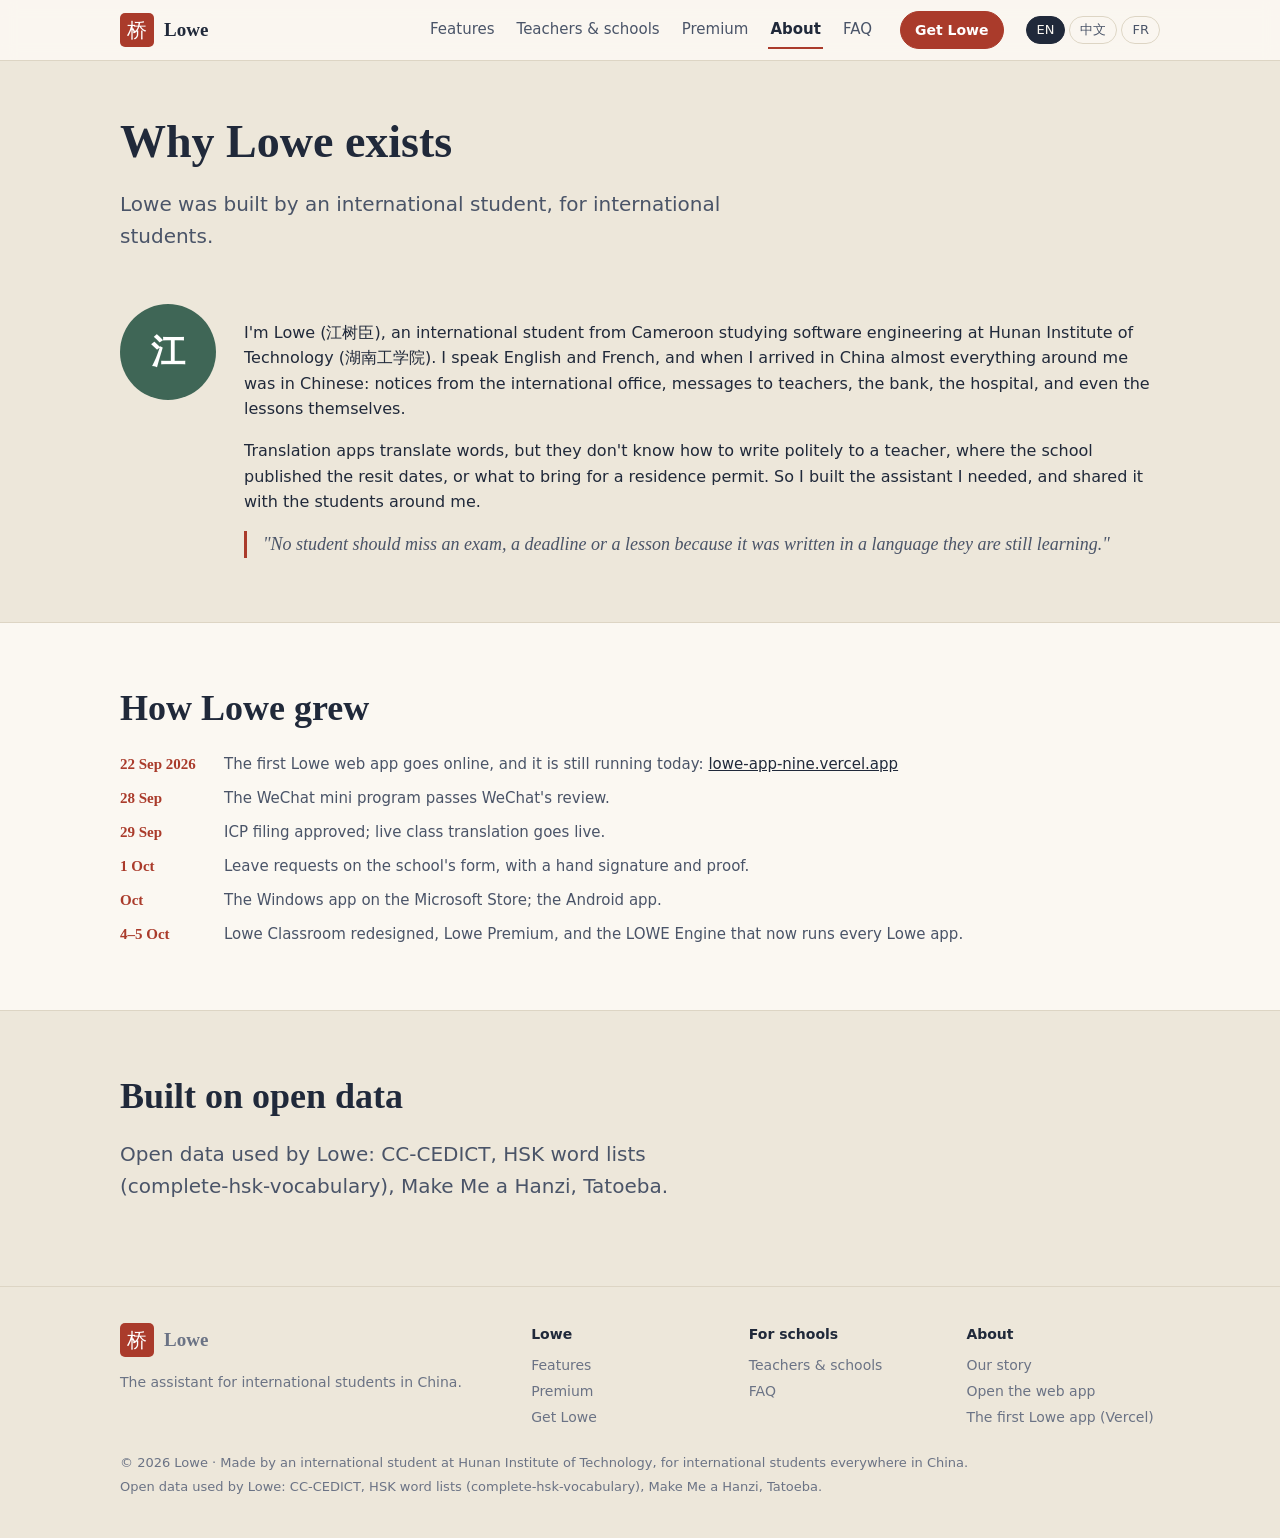
==== about.html @ 499bf51b "The website is now multi-page: Home, Features, Teachers & schools, Premium, About, FAQ, Get Lowe" ====
<!doctype html>
<html lang="en">
<head>
<meta charset="utf-8">
<meta name="viewport" content="width=device-width, initial-scale=1">
<title>About Lowe · Our story</title>
<meta name="description" content="Why Lowe exists: built by Lowe (江树臣), an international student from Cameroon at Hunan Institute of Technology, and how it grew from a first web app on 22 September 2026 to a registered service.">
<meta name="theme-color" content="#20293A">
<link rel="canonical" href="https://sanzoked-lab.github.io/lowe/about.html">
<meta property="og:type" content="website">
<meta property="og:site_name" content="Lowe">
<meta property="og:title" content="About Lowe · Our story">
<meta property="og:description" content="Why Lowe exists: built by Lowe (江树臣), an international student from Cameroon at Hunan Institute of Technology, and how it grew from a first web app on 22 September 2026 to a registered service.">
<meta property="og:url" content="https://sanzoked-lab.github.io/lowe/about.html">
<meta property="og:image" content="https://sanzoked-lab.github.io/lowe/img/translate.webp">
<link rel="icon" href="data:image/svg+xml,%3Csvg xmlns='http://www.w3.org/2000/svg' viewBox='0 0 32 32'%3E%3Crect width='32' height='32' rx='5' fill='%23AA3B2B'/%3E%3Ctext x='16' y='23' font-size='20' text-anchor='middle' fill='white' font-family='serif'%3E%E6%A1%A5%3C/text%3E%3C/svg%3E">
<link rel="stylesheet" href="style.css">
</head>
<body>
<a class="skip" href="#main" data-i18n="nav.skip">Skip to content</a>
<header class="top"><div class="wrap">
  <a class="brand" href="index.html" aria-label="Lowe home"><span class="seal" aria-hidden="true">桥</span>Lowe</a>
  <nav class="links" aria-label="Main">
    <a href="features.html" data-i18n="nav.features">Features</a>
    <a href="teachers.html" data-i18n="nav.teachers">Teachers &amp; schools</a>
    <a href="premium.html" data-i18n="nav.premium">Premium</a>
    <a href="about.html" data-i18n="nav.about" aria-current="page">About</a>
    <a href="faq.html" data-i18n="nav.faq">FAQ</a>
  </nav>
  <a class="btn primary small" href="download.html" data-i18n="nav.get">Get Lowe</a>
  <div class="lang" role="group" aria-label="Language">
    <button data-lang="en" aria-pressed="true">EN</button><button data-lang="zh" aria-pressed="false">中文</button><button data-lang="fr" aria-pressed="false">FR</button>
  </div>
</div></header>

<main id="main">
<section class="page-head"><div class="wrap">
  <h1 data-i18n="story.title">Why Lowe exists</h1>
  <p class="lead" data-i18n="about.lead">Lowe was built by an international student, for international students.</p>
</div></section>

<section><div class="wrap story">
  <div class="avatar" aria-hidden="true">江</div>
  <div>
    <p data-i18n="story.p1">I'm Lowe (江树臣), an international student from Cameroon studying software engineering at Hunan Institute of Technology (湖南工学院). I speak English and French, and when I arrived in China almost everything around me was in Chinese: notices from the international office, messages to teachers, the bank, the hospital, and even the lessons themselves.</p>
    <p data-i18n="story.p2">Translation apps translate words, but they don't know how to write politely to a teacher, where the school published the resit dates, or what to bring for a residence permit. So I built the assistant I needed, and shared it with the students around me.</p>
    <blockquote data-i18n="story.quote">"No student should miss an exam, a deadline or a lesson because it was written in a language they are still learning."</blockquote>
  </div>
</div></section>

<section class="alt"><div class="wrap">
  <h2 data-i18n="j.title">How Lowe grew</h2>
  <ol class="journey">
    <li><b>22 Sep 2026</b><span><span data-i18n="j.1">The first Lowe web app goes online, and it is still running today:</span> <a href="https://lowe-app-nine.vercel.app/">lowe-app-nine.vercel.app</a></span></li>
    <li><b>28 Sep</b><span data-i18n="j.2">The WeChat mini program passes WeChat's review.</span></li>
    <li><b>29 Sep</b><span data-i18n="j.3">ICP filing approved; live class translation goes live.</span></li>
    <li><b>1 Oct</b><span data-i18n="j.4">Leave requests on the school's form, with a hand signature and proof.</span></li>
    <li><b>Oct</b><span data-i18n="j.5">The Windows app on the Microsoft Store; the Android app.</span></li>
    <li><b>4–5 Oct</b><span data-i18n="j.6">Lowe Classroom redesigned, Lowe Premium, and the LOWE Engine that now runs every Lowe app.</span></li>
  </ol>
</div></section>

<section><div class="wrap">
  <h2 data-i18n="about.open.title">Built on open data</h2>
  <p class="lead" data-i18n="foot.data">Open data used by Lowe: CC-CEDICT, HSK word lists (complete-hsk-vocabulary), Make Me a Hanzi, Tatoeba.</p>
</div></section>
</main>

<footer><div class="wrap">
  <div class="cols">
    <div>
      <a class="brand" href="index.html"><span class="seal" aria-hidden="true">桥</span>Lowe</a>
      <p data-i18n="foot.tag">The assistant for international students in China.</p>
    </div>
    <div>
      <h4 data-i18n="foot.c1">Lowe</h4>
      <a href="features.html" data-i18n="nav.features">Features</a>
      <a href="premium.html" data-i18n="nav.premium">Premium</a>
      <a href="download.html" data-i18n="nav.get">Get Lowe</a>
    </div>
    <div>
      <h4 data-i18n="foot.c2">For schools</h4>
      <a href="teachers.html" data-i18n="nav.teachers">Teachers &amp; schools</a>
      <a href="faq.html" data-i18n="nav.faq">FAQ</a>
    </div>
    <div>
      <h4 data-i18n="foot.c3">About</h4>
      <a href="about.html" data-i18n="foot.story">Our story</a>
      <a href="https://express-gjix-319480-4-1495803607.sh.run.tcloudbase.com/" data-i18n="foot.web">Open the web app</a>
      <a href="https://lowe-app-nine.vercel.app/" data-i18n="foot.first">The first Lowe app (Vercel)</a>
    </div>
  </div>
  <p class="small">© 2026 Lowe · <span data-i18n="foot.made">Made by an international student at Hunan Institute of Technology, for international students everywhere in China.</span></p>
  <p class="small" data-i18n="foot.data">Open data used by Lowe: CC-CEDICT, HSK word lists (complete-hsk-vocabulary), Make Me a Hanzi, Tatoeba.</p>
</div></footer>

<script src="i18n.js"></script>
</body>
</html>
---- style.css ----
:root{--ink:#20293A;--ink2:#4A5468;--muted:#6B7385;--paper:#EDE7DA;--card:#FBF8F2;--line:#DDD5C4;--seal:#AA3B2B;--jade:#3F6656;--font:"Inter",system-ui,-apple-system,"Segoe UI","PingFang SC","Microsoft YaHei",sans-serif;--serif:"Noto Serif SC","Songti SC","SimSun",Georgia,serif}
@media (prefers-color-scheme:dark){:root{--ink:#ECE7DC;--ink2:#C3C8D3;--muted:#9AA2B2;--paper:#121824;--card:#1A2130;--line:#2D3647;--seal:#E06A5A;--jade:#7FB39C}}
*{box-sizing:border-box}html{scroll-behavior:smooth}
body{margin:0;background:var(--paper);color:var(--ink);font:16px/1.6 var(--font)}
a{color:inherit}img{max-width:100%;display:block}
.wrap{max-width:1080px;margin:0 auto;padding:0 20px}
header.top{position:sticky;top:0;z-index:5;background:color-mix(in srgb,var(--card) 92%,transparent);backdrop-filter:blur(8px);border-bottom:1px solid var(--line)}
header.top .wrap{display:flex;align-items:center;gap:12px;height:60px}
.seal{width:34px;height:34px;border-radius:5px;background:#AA3B2B;color:#fff;display:grid;place-items:center;font:20px/1 var(--serif);flex:none}
.brand{font:600 19px var(--serif);text-decoration:none}
nav.links{display:flex;gap:18px;margin-left:auto;font-size:15px}
nav.links a{text-decoration:none;color:var(--ink2)}
.lang{display:flex;gap:4px;margin-left:12px}
.lang button{border:1px solid var(--line);background:transparent;border-radius:999px;padding:3px 10px;cursor:pointer;font:inherit;font-size:13px;color:var(--ink2)}
.lang button[aria-pressed=true]{background:var(--ink);color:var(--card);border-color:var(--ink)}
@media (max-width:760px){nav.links{display:none}.lang{margin-left:auto}}
section{padding:64px 0}
h1{font:600 clamp(34px,6vw,56px)/1.1 var(--serif);margin:0 0 16px}
h2{font:600 clamp(26px,4vw,36px)/1.2 var(--serif);margin:0 0 12px}
h3{font:600 19px/1.3 var(--font);margin:0 0 6px}
.lead{font-size:clamp(17px,2.2vw,20px);color:var(--ink2);max-width:640px}
.hero{padding:72px 0 48px}
.hero .grid{display:grid;grid-template-columns:1.1fr .9fr;gap:40px;align-items:center}
@media (max-width:860px){.hero .grid{grid-template-columns:1fr}}
.cta{display:flex;flex-wrap:wrap;gap:12px;margin-top:24px}
.btn{display:inline-flex;align-items:center;gap:8px;padding:12px 18px;border-radius:12px;text-decoration:none;font-weight:600;border:1px solid var(--line);background:var(--card)}
.btn.primary{background:#AA3B2B;color:#fff;border-color:#AA3B2B}
.phone{border-radius:28px;border:8px solid var(--ink);overflow:hidden;max-width:300px;margin:0 auto;box-shadow:0 20px 40px rgba(0,0,0,.15)}
.facts{display:flex;flex-wrap:wrap;gap:24px;margin-top:28px;color:var(--ink2)}
.facts b{display:block;font:600 26px var(--font);color:var(--ink)}
.card{background:var(--card);border:1px solid var(--line);border-radius:16px;padding:22px}
.cards{display:grid;gap:16px;grid-template-columns:repeat(auto-fit,minmax(240px,1fr));margin-top:28px}
.card .ic{font-size:26px;margin-bottom:8px}
.card p{margin:0;color:var(--ink2);font-size:15px}
.alt{background:var(--card);border-top:1px solid var(--line);border-bottom:1px solid var(--line)}
.story{display:grid;grid-template-columns:auto 1fr;gap:28px;align-items:start}
@media (max-width:700px){.story{grid-template-columns:1fr}}
.journey{list-style:none;margin:22px 0 0;padding:0;display:grid;gap:10px}
.journey li{display:grid;grid-template-columns:92px 1fr;gap:12px;align-items:baseline;font-size:15px;color:var(--ink2)}
.journey b{font-family:var(--serif);color:var(--seal);font-size:15px}
.journey a{color:var(--ink)}
.avatar{width:96px;height:96px;border-radius:50%;background:var(--jade);color:#fff;display:grid;place-items:center;font:600 34px var(--serif)}
blockquote{margin:16px 0 0;padding-left:16px;border-left:3px solid #AA3B2B;font:italic 18px/1.5 var(--serif);color:var(--ink2)}
.shots{display:grid;grid-auto-flow:column;grid-auto-columns:200px;gap:16px;overflow-x:auto;padding:8px 2px 16px;scroll-snap-type:x mandatory;margin-top:24px}
.shots figure{margin:0;scroll-snap-align:start}
.shots img{border-radius:18px;border:1px solid var(--line)}
.shots figcaption{font-size:13px;color:var(--muted);margin-top:6px;text-align:center}
.steps{counter-reset:s;display:grid;gap:14px;grid-template-columns:repeat(auto-fit,minmax(220px,1fr));margin-top:24px}
.steps .card::before{counter-increment:s;content:counter(s);display:grid;place-items:center;width:30px;height:30px;border-radius:50%;background:var(--ink);color:var(--card);font-weight:600;margin-bottom:10px}
.plans{display:grid;gap:16px;grid-template-columns:repeat(auto-fit,minmax(200px,1fr));margin-top:24px}
.plan{text-align:center}
.plan .price{font:600 32px var(--font)}
.plan.best{border-color:#AA3B2B;box-shadow:0 0 0 2px #AA3B2B inset}
.tag{display:inline-block;background:#AA3B2B;color:#fff;font-size:12px;padding:2px 8px;border-radius:999px;margin-bottom:8px}
.split{display:grid;grid-template-columns:1fr 1fr;gap:24px;margin-top:24px}
@media (max-width:760px){.split{grid-template-columns:1fr}}
ul.check{list-style:none;padding:0;margin:0}
ul.check li{padding-left:26px;position:relative;margin:6px 0;color:var(--ink2)}
ul.check li::before{content:"✓";position:absolute;left:0;color:var(--jade);font-weight:700}
details{background:var(--card);border:1px solid var(--line);border-radius:12px;padding:14px 18px;margin:10px 0}
summary{cursor:pointer;font-weight:600}
details p{color:var(--ink2);margin:10px 0 0}
.get{display:grid;grid-template-columns:auto 1fr;gap:28px;align-items:center}
@media (max-width:700px){.get{grid-template-columns:1fr}}
.qr{width:180px;border-radius:12px;background:#fff;padding:8px}
footer{padding:36px 0;color:var(--muted);font-size:14px;border-top:1px solid var(--line)}
/* multi-page additions */
.skip{position:absolute;left:-999px;top:8px;background:var(--ink);color:var(--card);padding:8px 12px;border-radius:8px;z-index:10}
.skip:focus{left:12px}
.brand{display:inline-flex;align-items:center;gap:10px}
nav.links a{padding:6px 2px;border-bottom:2px solid transparent}
nav.links a:hover{color:var(--ink)}
nav.links a[aria-current=page]{color:var(--ink);border-bottom-color:var(--seal);font-weight:600}
.btn.small{padding:7px 14px;font-size:14px;border-radius:999px;margin-left:14px}
.lang{margin-left:10px}
@media (max-width:900px){
  header.top .wrap{flex-wrap:wrap;height:auto;padding-top:10px;padding-bottom:0}
  nav.links{display:flex;order:5;width:100%;margin:6px 0 0;overflow-x:auto;gap:16px;white-space:nowrap;padding-bottom:6px;font-size:14px}
  .btn.small{margin-left:auto}
  .lang{margin-left:6px}
}
.page-head{padding:56px 0 8px}
.page-head h1{font-size:clamp(30px,5vw,46px)}
.cards.three{grid-template-columns:repeat(auto-fit,minmax(260px,1fr))}
.card.link{text-decoration:none;display:block;transition:transform .15s,box-shadow .15s}
.card.link:hover{transform:translateY(-2px);box-shadow:0 10px 24px rgba(0,0,0,.08)}
.card .more{display:inline-block;margin-top:12px;color:var(--seal);font-weight:600;font-size:15px}
.card.center{text-align:center}.card.center .qr{margin:0 auto 12px}
.card .btn{margin-top:14px}
.trust{list-style:none;padding:0;margin:20px 0 0;display:grid;gap:12px;grid-template-columns:repeat(auto-fit,minmax(230px,1fr))}
.trust li{display:flex;gap:10px;align-items:baseline;background:var(--paper);border:1px solid var(--line);border-radius:12px;padding:14px 16px;color:var(--ink2)}
.trust b{color:var(--jade)}
.band{background:var(--ink);color:var(--card)}
.band h2{color:var(--card)}.band p{color:var(--card);opacity:.85}
.band-in{display:grid;grid-template-columns:1fr auto;gap:28px;align-items:center}
@media (max-width:700px){.band-in{grid-template-columns:1fr}}
.dash{display:grid;gap:18px;grid-template-columns:repeat(auto-fit,minmax(300px,1fr));margin-top:20px}
.dash figure{margin:0}.dash img{border-radius:12px;border:1px solid var(--line)}
.dash figcaption{font-size:14px;color:var(--muted);margin-top:8px}
.callout{text-align:left;padding:32px}
.narrow{max-width:780px}
.note{font-size:14px;margin-top:18px}
.muted{color:var(--muted)}
.plans{margin-bottom:24px}
footer .cols{display:grid;grid-template-columns:2fr 1fr 1fr 1fr;gap:24px;margin-bottom:20px}
@media (max-width:700px){footer .cols{grid-template-columns:1fr 1fr}}
footer h4{margin:0 0 8px;color:var(--ink);font-size:14px}
footer .cols a:not(.brand){display:block;text-decoration:none;color:var(--muted);margin:4px 0}
footer .cols a:hover{color:var(--ink)}
footer .small{font-size:13px;margin:4px 0}
.page-head + section{padding-top:24px}
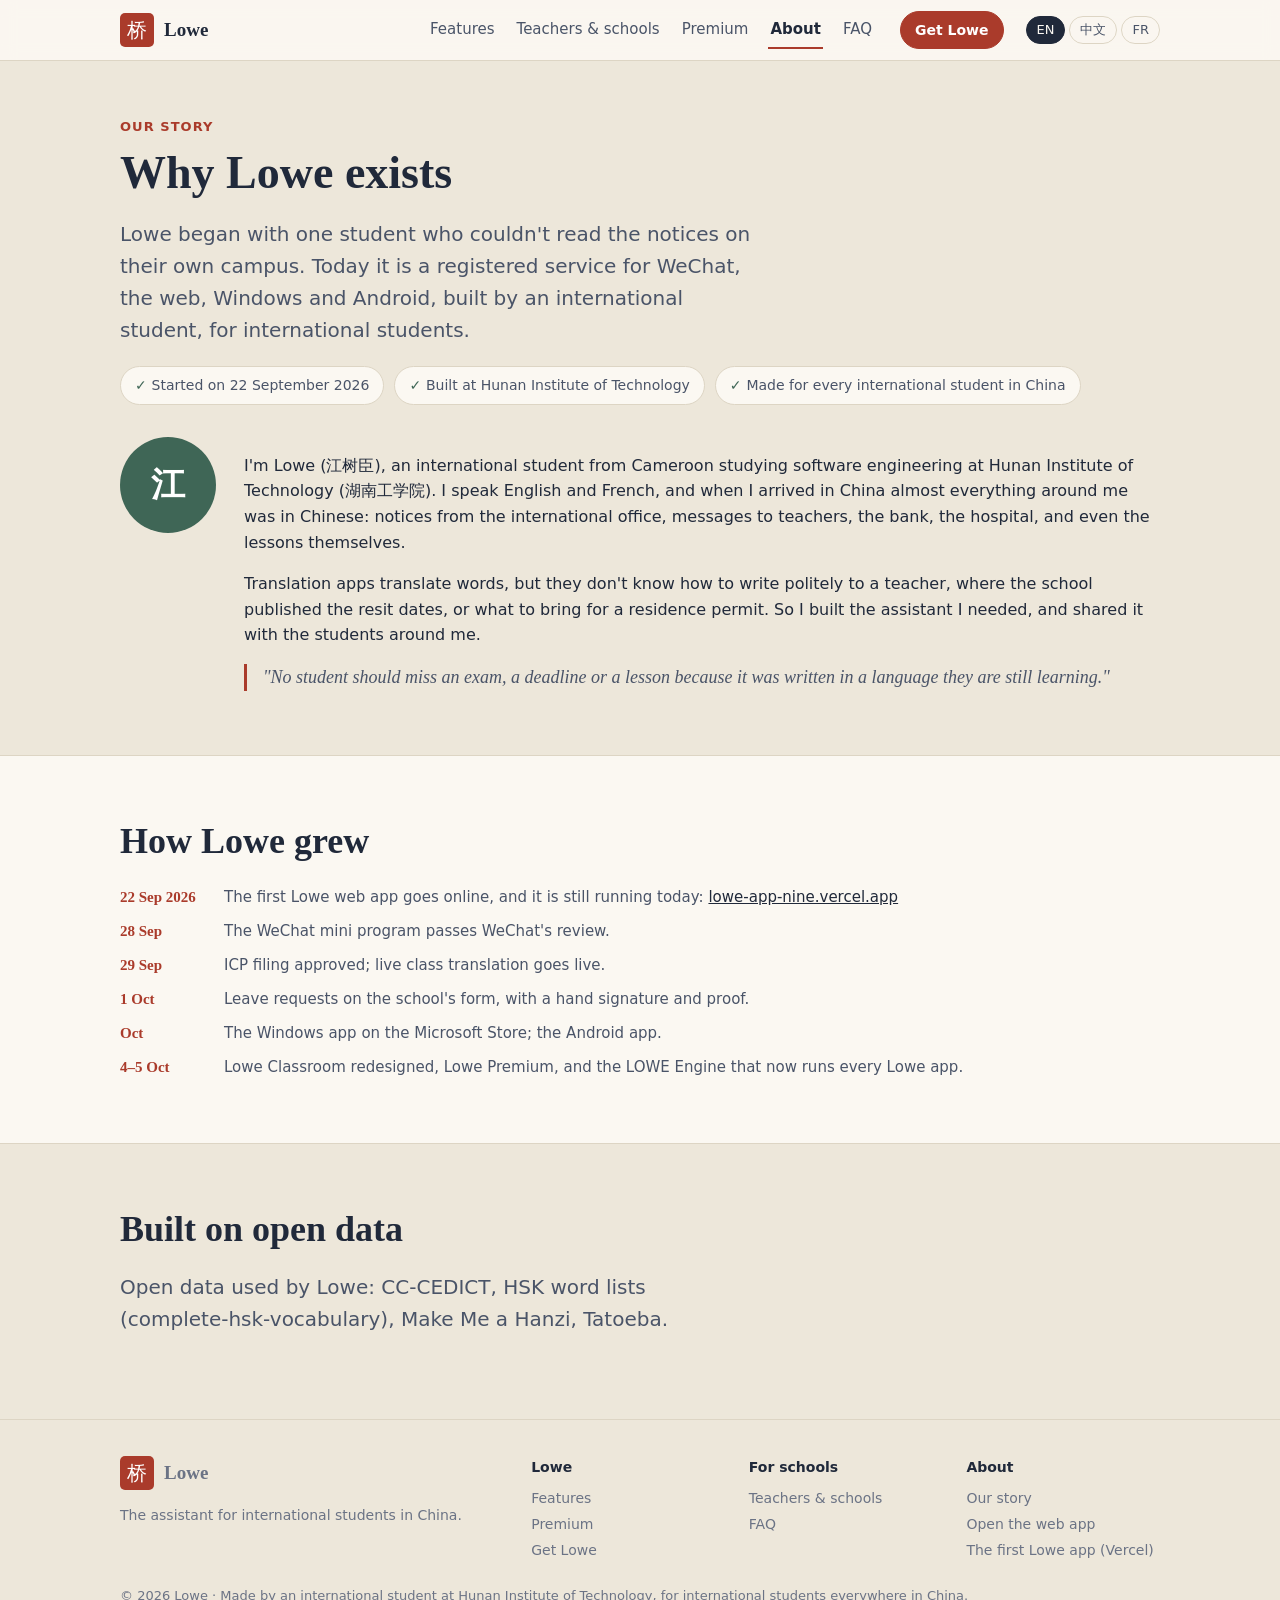
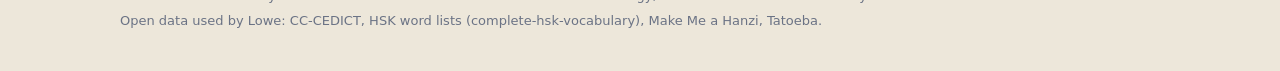
==== commit 18be2612: "Inviting page headers: label, introduction and highlights on every page" ====
--- a/about.html
+++ b/about.html
@@ -35,8 +35,10 @@
 
 <main id="main">
 <section class="page-head"><div class="wrap">
+  <p class="eyebrow" data-i18n="about.eye">Our story</p>
   <h1 data-i18n="story.title">Why Lowe exists</h1>
-  <p class="lead" data-i18n="about.lead">Lowe was built by an international student, for international students.</p>
+  <p class="lead" data-i18n="about.lead2">Lowe began with one student who couldn't read the notices on their own campus. Today it is a registered service for WeChat, the web, Windows and Android, built by an international student, for international students.</p>
+  <ul class="highlights"><li data-i18n="about.h1">Started on 22 September 2026</li><li data-i18n="about.h2">Built at Hunan Institute of Technology</li><li data-i18n="about.h3">Made for every international student in China</li></ul>
 </div></section>
 
 <section><div class="wrap story">
--- a/style.css
+++ b/style.css
@@ -109,3 +109,7 @@
 footer .cols a:hover{color:var(--ink)}
 footer .small{font-size:13px;margin:4px 0}
 .page-head + section{padding-top:24px}
+.eyebrow{margin:0 0 10px;color:var(--seal);font-weight:700;font-size:13px;letter-spacing:.08em;text-transform:uppercase}
+.highlights{list-style:none;padding:0;margin:20px 0 0;display:flex;flex-wrap:wrap;gap:10px}
+.highlights li{background:var(--card);border:1px solid var(--line);border-radius:999px;padding:7px 14px;font-size:14px;color:var(--ink2)}
+.highlights li::before{content:"✓ ";color:var(--jade);font-weight:700}
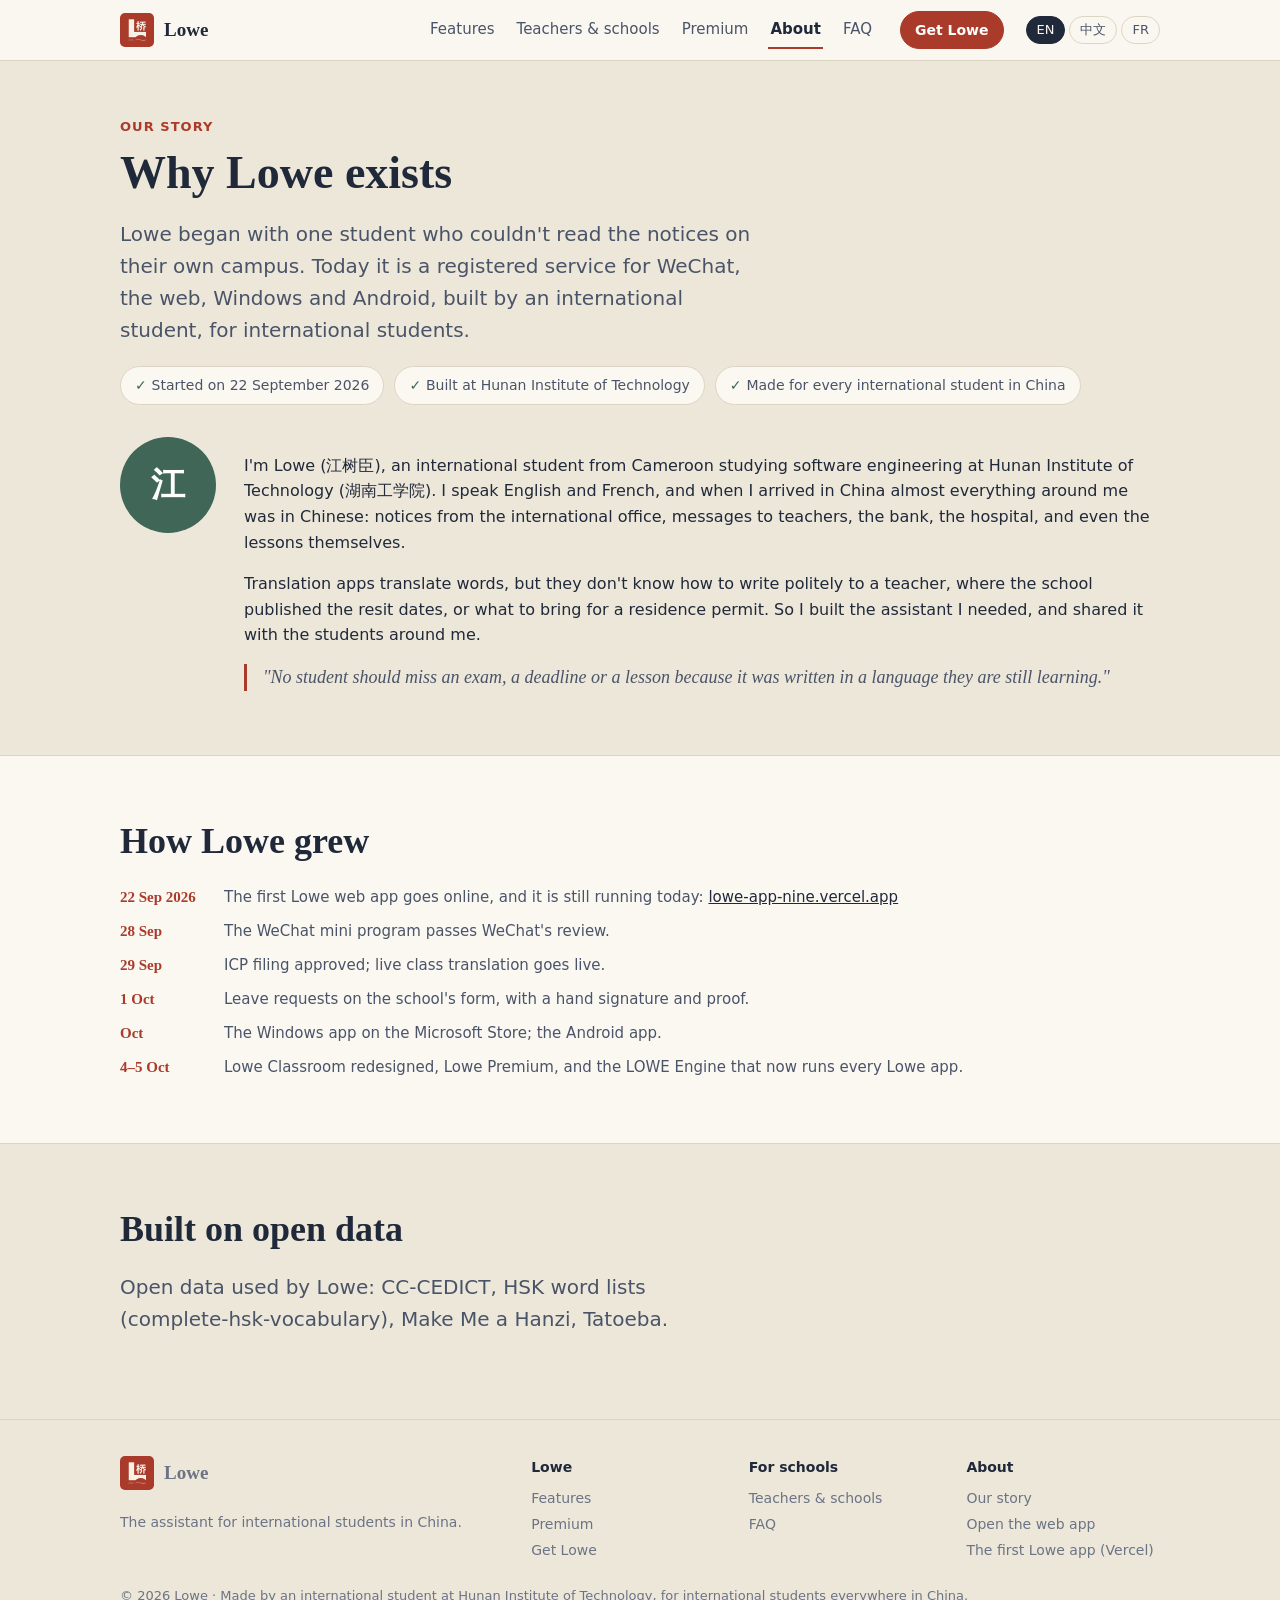
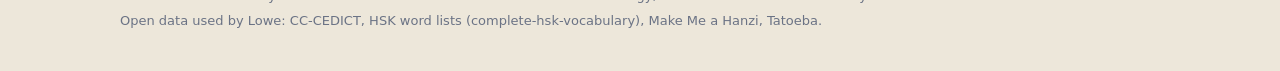
==== commit 46575582: "New Lowe logo (the Bridge L with 桥)" ====
--- a/about.html
+++ b/about.html
@@ -13,13 +13,13 @@
 <meta property="og:description" content="Why Lowe exists: built by Lowe (江树臣), an international student from Cameroon at Hunan Institute of Technology, and how it grew from a first web app on 22 September 2026 to a registered service.">
 <meta property="og:url" content="https://sanzoked-lab.github.io/lowe/about.html">
 <meta property="og:image" content="https://sanzoked-lab.github.io/lowe/img/translate.webp">
-<link rel="icon" href="data:image/svg+xml,%3Csvg xmlns='http://www.w3.org/2000/svg' viewBox='0 0 32 32'%3E%3Crect width='32' height='32' rx='5' fill='%23AA3B2B'/%3E%3Ctext x='16' y='23' font-size='20' text-anchor='middle' fill='white' font-family='serif'%3E%E6%A1%A5%3C/text%3E%3C/svg%3E">
+<link rel="icon" href="img/logo.png">
 <link rel="stylesheet" href="style.css">
 </head>
 <body>
 <a class="skip" href="#main" data-i18n="nav.skip">Skip to content</a>
 <header class="top"><div class="wrap">
-  <a class="brand" href="index.html" aria-label="Lowe home"><span class="seal" aria-hidden="true">桥</span>Lowe</a>
+  <a class="brand" href="index.html" aria-label="Lowe home"><img class="seal" src="img/logo.png" alt="" width="34" height="34">Lowe</a>
   <nav class="links" aria-label="Main">
     <a href="features.html" data-i18n="nav.features">Features</a>
     <a href="teachers.html" data-i18n="nav.teachers">Teachers &amp; schools</a>
@@ -71,7 +71,7 @@
 <footer><div class="wrap">
   <div class="cols">
     <div>
-      <a class="brand" href="index.html"><span class="seal" aria-hidden="true">桥</span>Lowe</a>
+      <a class="brand" href="index.html"><img class="seal" src="img/logo.png" alt="" width="34" height="34">Lowe</a>
       <p data-i18n="foot.tag">The assistant for international students in China.</p>
     </div>
     <div>
--- a/style.css
+++ b/style.css
@@ -2,7 +2,7 @@
 @media (prefers-color-scheme:dark){:root{--ink:#ECE7DC;--ink2:#C3C8D3;--muted:#9AA2B2;--paper:#121824;--card:#1A2130;--line:#2D3647;--seal:#E06A5A;--jade:#7FB39C}}
 *{box-sizing:border-box}html{scroll-behavior:smooth}
 body{margin:0;background:var(--paper);color:var(--ink);font:16px/1.6 var(--font)}
-a{color:inherit}img{max-width:100%;display:block}
+a{color:inherit}img{max-width:100%;height:auto;display:block}
 .wrap{max-width:1080px;margin:0 auto;padding:0 20px}
 header.top{position:sticky;top:0;z-index:5;background:color-mix(in srgb,var(--card) 92%,transparent);backdrop-filter:blur(8px);border-bottom:1px solid var(--line)}
 header.top .wrap{display:flex;align-items:center;gap:12px;height:60px}
@@ -41,7 +41,7 @@
 .journey a{color:var(--ink)}
 .avatar{width:96px;height:96px;border-radius:50%;background:var(--jade);color:#fff;display:grid;place-items:center;font:600 34px var(--serif)}
 blockquote{margin:16px 0 0;padding-left:16px;border-left:3px solid #AA3B2B;font:italic 18px/1.5 var(--serif);color:var(--ink2)}
-.shots{display:grid;grid-auto-flow:column;grid-auto-columns:200px;gap:16px;overflow-x:auto;padding:8px 2px 16px;scroll-snap-type:x mandatory;margin-top:24px}
+.shots{display:grid;grid-auto-flow:column;grid-auto-columns:240px;gap:16px;overflow-x:auto;padding:8px 2px 16px;scroll-snap-type:x mandatory;margin-top:24px}
 .shots figure{margin:0;scroll-snap-align:start}
 .shots img{border-radius:18px;border:1px solid var(--line)}
 .shots figcaption{font-size:13px;color:var(--muted);margin-top:6px;text-align:center}
@@ -94,7 +94,7 @@
 .band h2{color:var(--card)}.band p{color:var(--card);opacity:.85}
 .band-in{display:grid;grid-template-columns:1fr auto;gap:28px;align-items:center}
 @media (max-width:700px){.band-in{grid-template-columns:1fr}}
-.dash{display:grid;gap:18px;grid-template-columns:repeat(auto-fit,minmax(300px,1fr));margin-top:20px}
+.dash{display:grid;gap:34px;grid-template-columns:1fr;margin-top:20px;max-width:960px}
 .dash figure{margin:0}.dash img{border-radius:12px;border:1px solid var(--line)}
 .dash figcaption{font-size:14px;color:var(--muted);margin-top:8px}
 .callout{text-align:left;padding:32px}
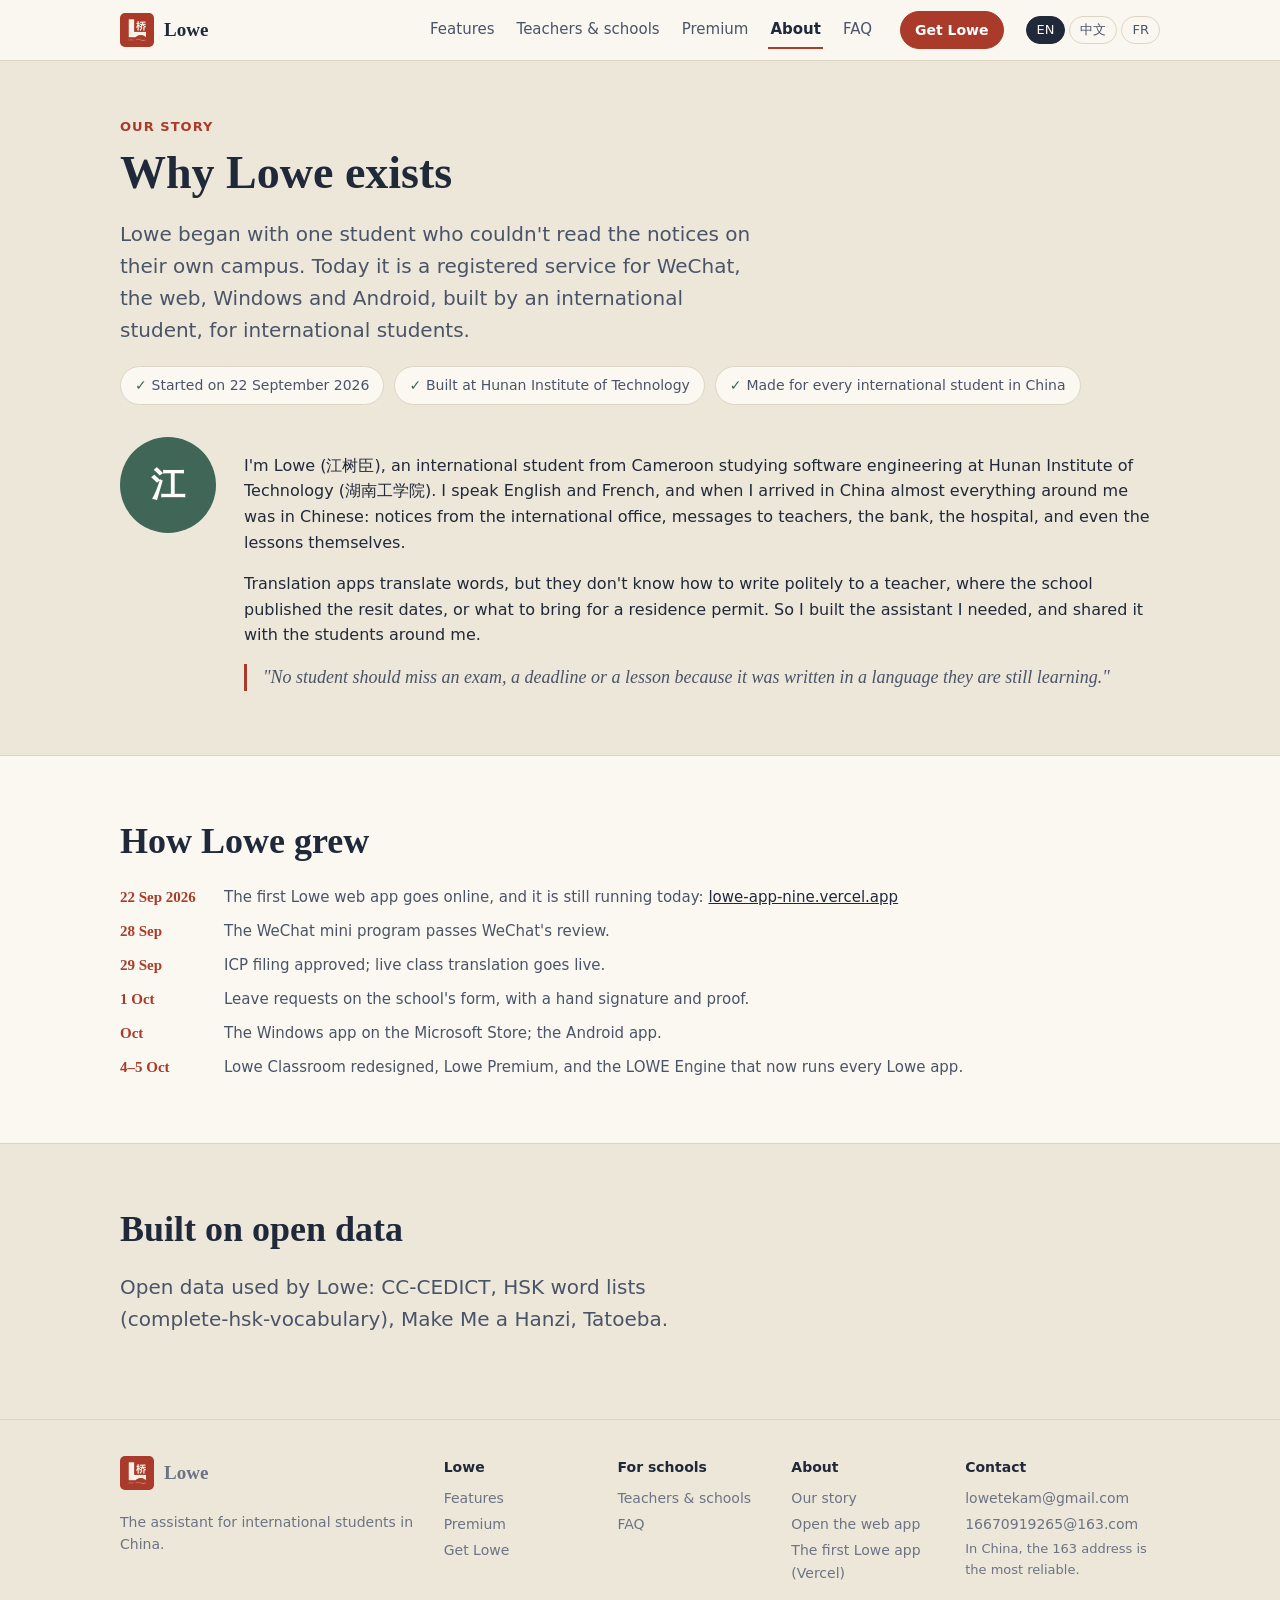
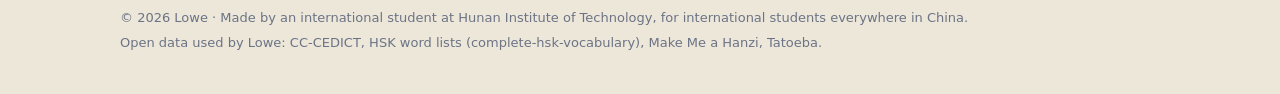
==== commit dbf47e80: "Teacher tools screenshots, contact emails, campus licence price" ====
--- a/about.html
+++ b/about.html
@@ -91,6 +91,12 @@
       <a href="https://express-gjix-319480-4-1495803607.sh.run.tcloudbase.com/" data-i18n="foot.web">Open the web app</a>
       <a href="https://lowe-app-nine.vercel.app/" data-i18n="foot.first">The first Lowe app (Vercel)</a>
     </div>
+    <div>
+      <h4 data-i18n="foot.c4">Contact</h4>
+      <a href="mailto:lowetekam@gmail.com">lowetekam@gmail.com</a>
+      <a href="mailto:16670919265@163.com">16670919265@163.com</a>
+      <p class="small" data-i18n="foot.cn">In China, the 163 address is the most reliable.</p>
+    </div>
   </div>
   <p class="small">© 2026 Lowe · <span data-i18n="foot.made">Made by an international student at Hunan Institute of Technology, for international students everywhere in China.</span></p>
   <p class="small" data-i18n="foot.data">Open data used by Lowe: CC-CEDICT, HSK word lists (complete-hsk-vocabulary), Make Me a Hanzi, Tatoeba.</p>
--- a/style.css
+++ b/style.css
@@ -102,7 +102,7 @@
 .note{font-size:14px;margin-top:18px}
 .muted{color:var(--muted)}
 .plans{margin-bottom:24px}
-footer .cols{display:grid;grid-template-columns:2fr 1fr 1fr 1fr;gap:24px;margin-bottom:20px}
+footer .cols{display:grid;grid-template-columns:2fr 1fr 1fr 1fr 1.3fr;gap:24px;margin-bottom:20px}
 @media (max-width:700px){footer .cols{grid-template-columns:1fr 1fr}}
 footer h4{margin:0 0 8px;color:var(--ink);font-size:14px}
 footer .cols a:not(.brand){display:block;text-decoration:none;color:var(--muted);margin:4px 0}
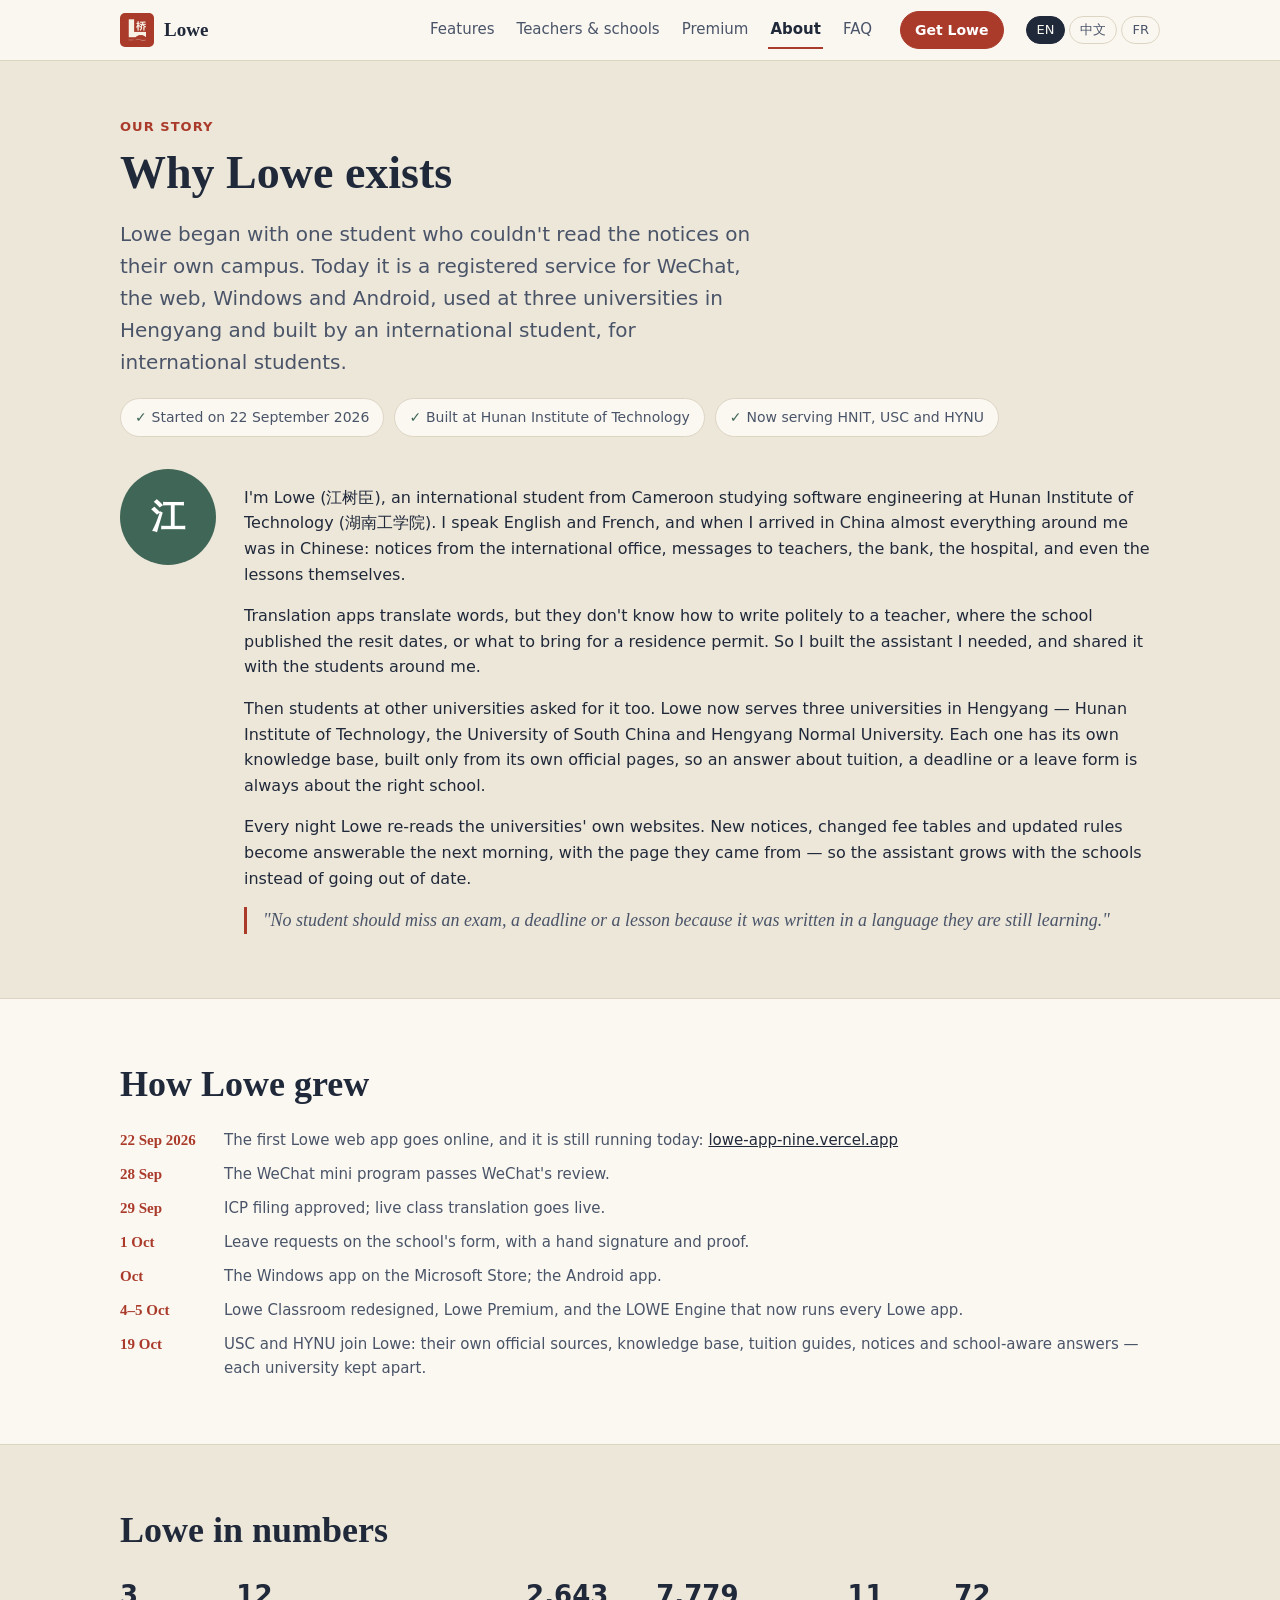
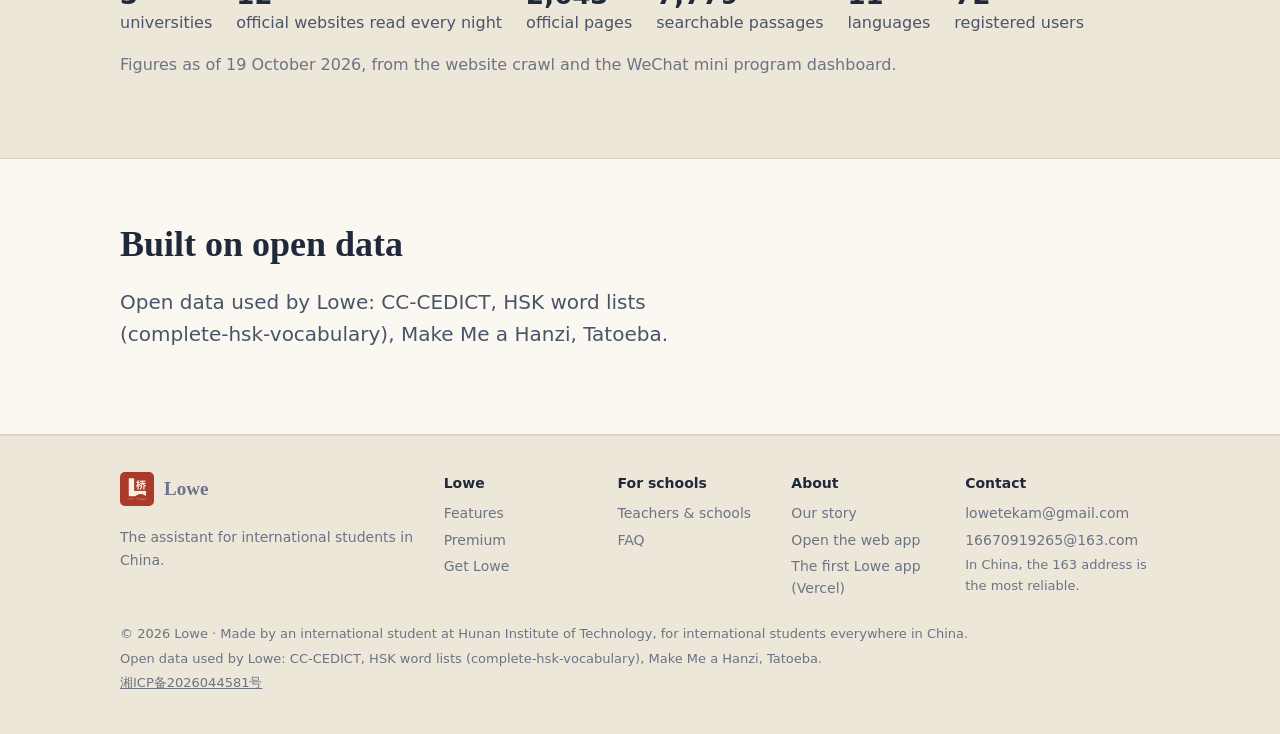
==== commit 3e01cdef: "Three universities, Classroom, real figures and prices from the Hunan decks Synced from lowe-app sit" ====
--- a/about.html
+++ b/about.html
@@ -4,13 +4,13 @@
 <meta charset="utf-8">
 <meta name="viewport" content="width=device-width, initial-scale=1">
 <title>About Lowe · Our story</title>
-<meta name="description" content="Why Lowe exists: built by Lowe (江树臣), an international student from Cameroon at Hunan Institute of Technology, and how it grew from a first web app on 22 September 2026 to a registered service.">
+<meta name="description" content="Why Lowe exists: built by Lowe (江树臣), an international student from Cameroon at Hunan Institute of Technology, and how it grew from a first web app on 22 September 2026 to a registered service used at HNIT, USC and HYNU.">
 <meta name="theme-color" content="#20293A">
 <link rel="canonical" href="https://sanzoked-lab.github.io/lowe/about.html">
 <meta property="og:type" content="website">
 <meta property="og:site_name" content="Lowe">
 <meta property="og:title" content="About Lowe · Our story">
-<meta property="og:description" content="Why Lowe exists: built by Lowe (江树臣), an international student from Cameroon at Hunan Institute of Technology, and how it grew from a first web app on 22 September 2026 to a registered service.">
+<meta property="og:description" content="Why Lowe exists: built by Lowe (江树臣), an international student from Cameroon at Hunan Institute of Technology, and how it grew from a first web app on 22 September 2026 to a registered service used at HNIT, USC and HYNU.">
 <meta property="og:url" content="https://sanzoked-lab.github.io/lowe/about.html">
 <meta property="og:image" content="https://sanzoked-lab.github.io/lowe/img/translate.webp">
 <link rel="icon" href="img/logo.png">
@@ -37,8 +37,8 @@
 <section class="page-head"><div class="wrap">
   <p class="eyebrow" data-i18n="about.eye">Our story</p>
   <h1 data-i18n="story.title">Why Lowe exists</h1>
-  <p class="lead" data-i18n="about.lead2">Lowe began with one student who couldn't read the notices on their own campus. Today it is a registered service for WeChat, the web, Windows and Android, built by an international student, for international students.</p>
-  <ul class="highlights"><li data-i18n="about.h1">Started on 22 September 2026</li><li data-i18n="about.h2">Built at Hunan Institute of Technology</li><li data-i18n="about.h3">Made for every international student in China</li></ul>
+  <p class="lead" data-i18n="about.lead2">Lowe began with one student who couldn't read the notices on their own campus. Today it is a registered service for WeChat, the web, Windows and Android, used at three universities in Hengyang and built by an international student, for international students.</p>
+  <ul class="highlights"><li data-i18n="about.h1">Started on 22 September 2026</li><li data-i18n="about.h2">Built at Hunan Institute of Technology</li><li data-i18n="about.h3">Now serving HNIT, USC and HYNU</li></ul>
 </div></section>
 
 <section><div class="wrap story">
@@ -46,6 +46,8 @@
   <div>
     <p data-i18n="story.p1">I'm Lowe (江树臣), an international student from Cameroon studying software engineering at Hunan Institute of Technology (湖南工学院). I speak English and French, and when I arrived in China almost everything around me was in Chinese: notices from the international office, messages to teachers, the bank, the hospital, and even the lessons themselves.</p>
     <p data-i18n="story.p2">Translation apps translate words, but they don't know how to write politely to a teacher, where the school published the resit dates, or what to bring for a residence permit. So I built the assistant I needed, and shared it with the students around me.</p>
+    <p data-i18n="story.p3">Then students at other universities asked for it too. Lowe now serves three universities in Hengyang — Hunan Institute of Technology, the University of South China and Hengyang Normal University. Each one has its own knowledge base, built only from its own official pages, so an answer about tuition, a deadline or a leave form is always about the right school.</p>
+    <p data-i18n="story.p4">Every night Lowe re-reads the universities' own websites. New notices, changed fee tables and updated rules become answerable the next morning, with the page they came from — so the assistant grows with the schools instead of going out of date.</p>
     <blockquote data-i18n="story.quote">"No student should miss an exam, a deadline or a lesson because it was written in a language they are still learning."</blockquote>
   </div>
 </div></section>
@@ -59,10 +61,24 @@
     <li><b>1 Oct</b><span data-i18n="j.4">Leave requests on the school's form, with a hand signature and proof.</span></li>
     <li><b>Oct</b><span data-i18n="j.5">The Windows app on the Microsoft Store; the Android app.</span></li>
     <li><b>4–5 Oct</b><span data-i18n="j.6">Lowe Classroom redesigned, Lowe Premium, and the LOWE Engine that now runs every Lowe app.</span></li>
+    <li><b>19 Oct</b><span data-i18n="j.7">USC and HYNU join Lowe: their own official sources, knowledge base, tuition guides, notices and school-aware answers — each university kept apart.</span></li>
   </ol>
 </div></section>
 
 <section><div class="wrap">
+  <h2 data-i18n="num.title">Lowe in numbers</h2>
+  <div class="facts">
+    <div><b>3</b><span data-i18n="facts.schools">universities</span></div>
+    <div><b>12</b><span data-i18n="num.sources">official websites read every night</span></div>
+    <div><b>2,643</b><span data-i18n="num.pages">official pages</span></div>
+    <div><b>7,779</b><span data-i18n="num.passages">searchable passages</span></div>
+    <div><b>11</b><span data-i18n="facts.langs">languages</span></div>
+    <div><b>72</b><span data-i18n="num.users">registered users</span></div>
+  </div>
+  <p class="muted" data-i18n="num.note">Figures as of 19 October 2026, from the website crawl and the WeChat mini program dashboard.</p>
+</div></section>
+
+<section class="alt"><div class="wrap">
   <h2 data-i18n="about.open.title">Built on open data</h2>
   <p class="lead" data-i18n="foot.data">Open data used by Lowe: CC-CEDICT, HSK word lists (complete-hsk-vocabulary), Make Me a Hanzi, Tatoeba.</p>
 </div></section>
@@ -100,6 +116,7 @@
   </div>
   <p class="small">© 2026 Lowe · <span data-i18n="foot.made">Made by an international student at Hunan Institute of Technology, for international students everywhere in China.</span></p>
   <p class="small" data-i18n="foot.data">Open data used by Lowe: CC-CEDICT, HSK word lists (complete-hsk-vocabulary), Make Me a Hanzi, Tatoeba.</p>
+  <p class="small"><a href="https://beian.miit.gov.cn/" rel="noopener">湘ICP备2026044581号</a></p>
 </div></footer>
 
 <script src="i18n.js"></script>
